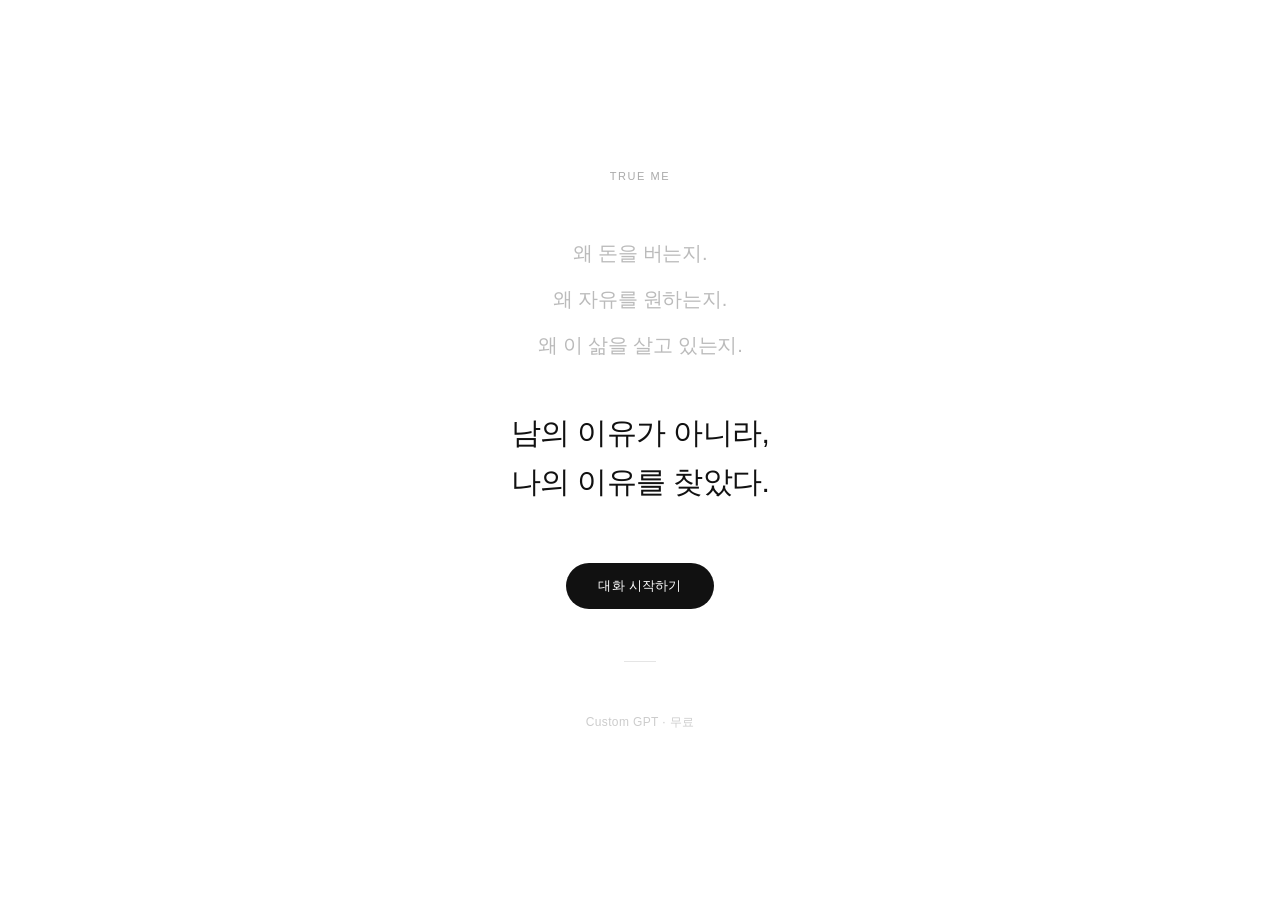
==== index.html @ 789b481b "Rename trueme.html to index.html" ====
<!DOCTYPE html>
<html lang="ko">
<head>
  <meta charset="UTF-8" />
  <meta name="viewport" content="width=device-width, initial-scale=1.0" />
  <title>TRUE ME</title>
  <style>
    * { margin: 0; padding: 0; box-sizing: border-box; }

    body {
      background: #ffffff;
      font-family: -apple-system, BlinkMacSystemFont, "Helvetica Neue", sans-serif;
      min-height: 100vh;
      display: flex;
      flex-direction: column;
      align-items: center;
      justify-content: center;
      padding: 80px 40px;
    }

    .eyebrow {
      font-size: 11px;
      letter-spacing: 0.14em;
      color: #aaaaaa;
      text-transform: uppercase;
      margin-bottom: 48px;
    }

    .questions {
      font-size: 20px;
      font-weight: 400;
      color: #bbbbbb;
      text-align: center;
      line-height: 2.3;
      margin-bottom: 40px;
      letter-spacing: -0.01em;
    }

    .answer {
      font-size: 30px;
      font-weight: 500;
      color: #111111;
      text-align: center;
      line-height: 1.65;
      letter-spacing: -0.02em;
      margin-bottom: 56px;
    }

    .cta {
      display: inline-block;
      background: #111111;
      color: #ffffff;
      font-size: 13px;
      font-weight: 500;
      padding: 14px 32px;
      border-radius: 100px;
      text-decoration: none;
      letter-spacing: 0.02em;
      transition: opacity 0.2s;
    }

    .cta:hover { opacity: 0.75; }

    .divider {
      width: 32px;
      height: 1px;
      background: #e5e5e5;
      margin: 52px auto;
    }

    .tagline {
      font-size: 12px;
      color: #cccccc;
      text-align: center;
      letter-spacing: 0.03em;
    }

    @media (prefers-color-scheme: dark) {
      body { background: #0f0f0f; }
      .questions { color: #555555; }
      .answer { color: #f0f0f0; }
      .cta { background: #f0f0f0; color: #111111; }
      .divider { background: #222222; }
      .eyebrow, .tagline { color: #444444; }
    }

    @media (max-width: 480px) {
      .questions { font-size: 17px; }
      .answer { font-size: 24px; }
    }
  </style>
</head>
<body>
  <p class="eyebrow">True Me</p>
  <p class="questions">
    왜 돈을 버는지.<br>
    왜 자유를 원하는지.<br>
    왜 이 삶을 살고 있는지.
  </p>
  <p class="answer">
    남의 이유가 아니라,<br>나의 이유를 찾았다.
  </p>
  <a class="cta" href="https://chatgpt.com/g/g-6a3ba25c2268819186c818af46707445-true-me" target="_blank">대화 시작하기</a>
  <div class="divider"></div>
  <p class="tagline">Custom GPT · 무료</p>
</body>
</html>
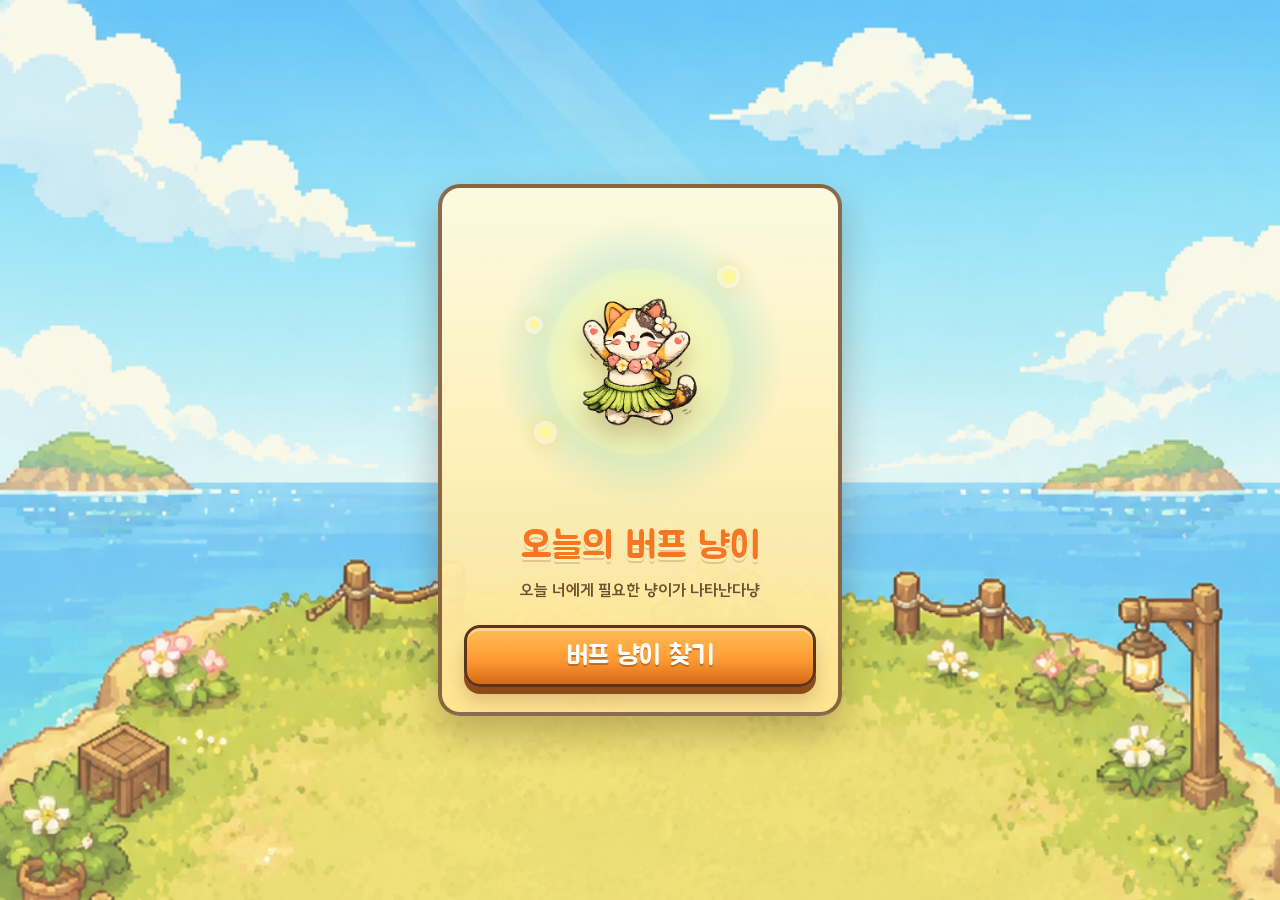
==== commit afb4c60f: "Deploy nyang buff cat page" ====
--- a/index.html
+++ b/index.html
@@ -1,107 +1,108 @@
-<!DOCTYPE html>
+<!doctype html>
 <html lang="ko">
-<head>
-  <meta charset="UTF-8" />
-  <meta name="viewport" content="width=device-width, initial-scale=1.0" />
-  <title>TRUE ME</title>
-  <style>
-    * { margin: 0; padding: 0; box-sizing: border-box; }
+  <head>
+    <meta charset="UTF-8" />
+    <meta name="viewport" content="width=device-width, initial-scale=1.0" />
+    <title>오늘의 버프 냥이</title>
+    <meta
+      name="description"
+      content="오늘 너에게 필요한 냥이가 나타난다냥"
+    />
+    <meta property="og:title" content="오늘의 버프 냥이" />
+    <meta
+      property="og:description"
+      content="오늘 너에게 필요한 냥이가 나타난다냥"
+    />
+    <meta property="og:image" content="assets/share/nyang-island-share.png" />
+    <link rel="preconnect" href="https://fonts.googleapis.com" />
+    <link rel="preconnect" href="https://fonts.gstatic.com" crossorigin />
+    <link
+      href="https://fonts.googleapis.com/css2?family=Jua&display=swap"
+      rel="stylesheet"
+    />
+    <link rel="stylesheet" href="style.css" />
+  </head>
+  <body>
+    <main class="app-shell">
+      <section class="screen is-active" id="start-screen" aria-labelledby="start-title">
+        <div class="hero-panel">
+          <div class="hero-preview" aria-hidden="true">
+            <div class="preview-glow"></div>
+            <img id="preview-cat" src="assets/cats/01_confidence.png" alt="" />
+            <span class="preview-spark spark-one"></span>
+            <span class="preview-spark spark-two"></span>
+            <span class="preview-spark spark-three"></span>
+          </div>
+          <h1 id="start-title">오늘의 버프 냥이</h1>
+          <p>오늘 너에게 필요한 냥이가 나타난다냥</p>
+          <button class="primary-button" type="button" id="start-button">
+            버프 냥이 찾기
+          </button>
+        </div>
+      </section>
 
-    body {
-      background: #ffffff;
-      font-family: -apple-system, BlinkMacSystemFont, "Helvetica Neue", sans-serif;
-      min-height: 100vh;
-      display: flex;
-      flex-direction: column;
-      align-items: center;
-      justify-content: center;
-      padding: 80px 40px;
-    }
+      <section class="screen" id="quiz-screen" aria-live="polite">
+        <div class="quiz-top">
+          <span id="step-label">1 / 4</span>
+          <div class="progress-track">
+            <span id="progress-bar"></span>
+          </div>
+        </div>
+        <div class="question-panel">
+          <p class="question-kicker">냥이 선택 중</p>
+          <h2 id="question-title"></h2>
+          <div class="option-list" id="option-list"></div>
+        </div>
+      </section>
 
-    .eyebrow {
-      font-size: 11px;
-      letter-spacing: 0.14em;
-      color: #aaaaaa;
-      text-transform: uppercase;
-      margin-bottom: 48px;
-    }
+      <section class="screen" id="loading-screen" aria-live="polite">
+        <div class="loading-panel">
+          <div class="paw-loader" aria-hidden="true">
+            <span></span>
+            <span></span>
+            <span></span>
+          </div>
+          <h2>냥이 오는 중</h2>
+        </div>
+      </section>
 
-    .questions {
-      font-size: 20px;
-      font-weight: 400;
-      color: #bbbbbb;
-      text-align: center;
-      line-height: 2.3;
-      margin-bottom: 40px;
-      letter-spacing: -0.01em;
-    }
+      <section class="screen" id="result-screen" aria-labelledby="result-title">
+        <div class="result-panel">
+          <p class="result-kicker">오늘의 냥이 도착</p>
+          <h2 id="result-title"></h2>
+          <div class="cat-stage">
+            <img id="result-image" alt="" />
+          </div>
+          <p class="result-message" id="result-message"></p>
+          <div class="result-actions">
+            <button class="secondary-button" type="button" id="retry-button">
+              다시 하기
+            </button>
+            <button class="primary-button" type="button" id="share-button">
+              공유하기
+            </button>
+          </div>
+          <p class="copy-status" id="copy-status" role="status"></p>
+        </div>
+      </section>
+    </main>
 
-    .answer {
-      font-size: 30px;
-      font-weight: 500;
-      color: #111111;
-      text-align: center;
-      line-height: 1.65;
-      letter-spacing: -0.02em;
-      margin-bottom: 56px;
-    }
+    <div class="share-modal" id="share-modal" aria-hidden="true">
+      <div class="share-backdrop" data-close-share></div>
+      <section class="share-sheet" role="dialog" aria-modal="true" aria-labelledby="share-title">
+        <button class="share-close" type="button" aria-label="닫기" data-close-share>×</button>
+        <div class="share-preview-card">
+          <img class="share-preview-image" id="share-preview-image" alt="" />
+          <p class="share-preview-result" id="share-result-text"></p>
+        </div>
+        <div class="share-actions">
+          <button class="kakao-button" type="button" id="kakao-button">카카오톡 공유</button>
+          <button class="secondary-button" type="button" id="copy-link-button">링크 복사</button>
+        </div>
+      </section>
+    </div>
+    <div class="toast" id="toast" role="status" aria-live="polite"></div>
 
-    .cta {
-      display: inline-block;
-      background: #111111;
-      color: #ffffff;
-      font-size: 13px;
-      font-weight: 500;
-      padding: 14px 32px;
-      border-radius: 100px;
-      text-decoration: none;
-      letter-spacing: 0.02em;
-      transition: opacity 0.2s;
-    }
-
-    .cta:hover { opacity: 0.75; }
-
-    .divider {
-      width: 32px;
-      height: 1px;
-      background: #e5e5e5;
-      margin: 52px auto;
-    }
-
-    .tagline {
-      font-size: 12px;
-      color: #cccccc;
-      text-align: center;
-      letter-spacing: 0.03em;
-    }
-
-    @media (prefers-color-scheme: dark) {
-      body { background: #0f0f0f; }
-      .questions { color: #555555; }
-      .answer { color: #f0f0f0; }
-      .cta { background: #f0f0f0; color: #111111; }
-      .divider { background: #222222; }
-      .eyebrow, .tagline { color: #444444; }
-    }
-
-    @media (max-width: 480px) {
-      .questions { font-size: 17px; }
-      .answer { font-size: 24px; }
-    }
-  </style>
-</head>
-<body>
-  <p class="eyebrow">True Me</p>
-  <p class="questions">
-    왜 돈을 버는지.<br>
-    왜 자유를 원하는지.<br>
-    왜 이 삶을 살고 있는지.
-  </p>
-  <p class="answer">
-    남의 이유가 아니라,<br>나의 이유를 찾았다.
-  </p>
-  <a class="cta" href="https://chatgpt.com/g/g-6a3ba25c2268819186c818af46707445-true-me" target="_blank">대화 시작하기</a>
-  <div class="divider"></div>
-  <p class="tagline">Custom GPT · 무료</p>
-</body>
+    <script src="script.js"></script>
+  </body>
 </html>
--- a/style.css
+++ b/style.css
@@ -0,0 +1,734 @@
+@font-face {
+  font-family: "SUITE";
+  src: url("assets/fonts/SUITE-Regular.ttf") format("truetype");
+  font-weight: 400;
+  font-style: normal;
+}
+
+@font-face {
+  font-family: "SUITE";
+  src: url("assets/fonts/SUITE-Bold.ttf") format("truetype");
+  font-weight: 700;
+  font-style: normal;
+}
+
+:root {
+  --ink: #3c2819;
+  --ink-soft: #6f5032;
+  --cream: #fff7d8;
+  --cream-strong: #ffeaa4;
+  --wood: #8f5b2d;
+  --wood-dark: #5c341b;
+  --orange: #ff9c35;
+  --orange-dark: #d66a17;
+  --mint: #4bc5a7;
+  --shadow: 0 18px 36px rgba(58, 36, 18, 0.28);
+}
+
+* {
+  box-sizing: border-box;
+}
+
+html,
+body {
+  min-height: 100%;
+  margin: 0;
+}
+
+body {
+  color: var(--ink);
+  font-family: "SUITE", system-ui, -apple-system, BlinkMacSystemFont, sans-serif;
+  background:
+    linear-gradient(rgba(255, 251, 218, 0.04), rgba(255, 243, 197, 0.16)),
+    url("assets/backgrounds/main-island.png") center top / cover no-repeat fixed;
+}
+
+button {
+  font: inherit;
+}
+
+.app-shell {
+  width: min(100%, 440px);
+  min-height: 100vh;
+  margin: 0 auto;
+  padding: 22px 18px;
+  display: flex;
+  align-items: center;
+  justify-content: center;
+}
+
+.screen {
+  display: none;
+  width: 100%;
+}
+
+.screen.is-active {
+  display: block;
+}
+
+.hero-panel,
+.question-panel,
+.loading-panel,
+.result-panel {
+  position: relative;
+  overflow: hidden;
+  border: 4px solid rgba(92, 52, 27, 0.72);
+  border-radius: 22px;
+  background: linear-gradient(180deg, rgba(255, 251, 223, 0.96), rgba(255, 228, 145, 0.96));
+  box-shadow: var(--shadow);
+}
+
+.hero-panel {
+  padding: 24px 22px 25px;
+  text-align: center;
+}
+
+.hero-preview {
+  position: relative;
+  display: grid;
+  place-items: center;
+  width: min(82vw, 300px);
+  aspect-ratio: 1;
+  margin: 0 auto 16px;
+  border: 0;
+  border-radius: 0;
+  background:
+    radial-gradient(circle at 50% 50%, rgba(255, 244, 137, 0.74), rgba(99, 213, 207, 0.2) 48%, transparent 68%);
+  box-shadow:
+    none;
+}
+
+.preview-glow {
+  position: absolute;
+  width: 62%;
+  aspect-ratio: 1;
+  border-radius: 50%;
+  background: radial-gradient(circle, rgba(255, 255, 185, 0.92), rgba(255, 214, 86, 0));
+  animation: glowPulse 1.8s ease-in-out infinite;
+}
+
+#preview-cat {
+  position: relative;
+  z-index: 1;
+  width: 72%;
+  max-height: 78%;
+  object-fit: contain;
+  filter: drop-shadow(0 13px 12px rgba(70, 41, 22, 0.25));
+  animation: previewFloat 1.7s ease-in-out infinite;
+}
+
+#preview-cat.is-switching {
+  animation:
+    catSwap 0.32s ease-out,
+    previewFloat 1.7s ease-in-out infinite;
+}
+
+.preview-spark {
+  position: absolute;
+  z-index: 2;
+  width: 15px;
+  height: 15px;
+  border-radius: 50%;
+  background: #fff6a0;
+  box-shadow:
+    0 0 0 4px rgba(255, 255, 255, 0.48),
+    0 0 18px rgba(255, 191, 39, 0.82);
+  animation: sparkBlink 1.3s ease-in-out infinite;
+}
+
+.spark-one {
+  top: 19%;
+  right: 18%;
+}
+
+.spark-two {
+  bottom: 24%;
+  left: 16%;
+  animation-delay: 0.32s;
+}
+
+.spark-three {
+  top: 36%;
+  left: 13%;
+  width: 10px;
+  height: 10px;
+  animation-delay: 0.68s;
+}
+
+@keyframes previewFloat {
+  0%,
+  100% {
+    transform: translateY(0) scale(1);
+  }
+  50% {
+    transform: translateY(-8px) scale(1.025);
+  }
+}
+
+@keyframes catSwap {
+  from {
+    opacity: 0;
+    transform: translateY(14px) scale(0.88);
+  }
+  to {
+    opacity: 1;
+    transform: translateY(0) scale(1);
+  }
+}
+
+@keyframes glowPulse {
+  0%,
+  100% {
+    transform: scale(0.92);
+    opacity: 0.62;
+  }
+  50% {
+    transform: scale(1.08);
+    opacity: 0.95;
+  }
+}
+
+@keyframes sparkBlink {
+  0%,
+  100% {
+    opacity: 0.35;
+    transform: scale(0.82);
+  }
+  50% {
+    opacity: 1;
+    transform: scale(1.18);
+  }
+}
+
+h1,
+h2 {
+  margin: 0;
+  font-family: "Jua", "SUITE", sans-serif;
+  font-weight: 400;
+  letter-spacing: 0;
+}
+
+h1 {
+  color: #f77624;
+  font-size: 38px;
+  line-height: 1.02;
+  white-space: nowrap;
+  text-shadow:
+    0 3px 0 #fff0b8,
+    0 5px 0 rgba(116, 61, 24, 0.2);
+}
+
+.hero-panel p {
+  margin: 12px auto 22px;
+  max-width: 330px;
+  color: var(--ink-soft);
+  font-size: 16px;
+  font-weight: 700;
+  line-height: 1.55;
+  word-break: keep-all;
+  overflow-wrap: normal;
+}
+
+.hero-panel .primary-button {
+  min-height: 62px;
+  font-size: 27px;
+}
+
+.primary-button,
+.secondary-button,
+.option-button {
+  min-height: 54px;
+  border: 3px solid var(--wood-dark);
+  border-radius: 16px;
+  cursor: pointer;
+  font-family: "Jua", "SUITE", sans-serif;
+  letter-spacing: 0;
+  transition:
+    transform 0.12s ease,
+    filter 0.12s ease,
+    box-shadow 0.12s ease;
+  -webkit-tap-highlight-color: transparent;
+}
+
+.primary-button {
+  width: 100%;
+  color: #fffdf5;
+  font-size: 24px;
+  text-shadow: 0 2px 0 rgba(112, 58, 20, 0.42);
+  background: linear-gradient(#ffbd56, var(--orange) 55%, var(--orange-dark));
+  box-shadow:
+    inset 0 3px 0 rgba(255, 255, 255, 0.35),
+    0 7px 0 #8e4a1a,
+    0 14px 18px rgba(96, 56, 25, 0.22);
+}
+
+.secondary-button {
+  width: 100%;
+  color: var(--ink);
+  font-size: 22px;
+  background: linear-gradient(#fffaf0, #ffe8a7);
+  box-shadow:
+    inset 0 3px 0 rgba(255, 255, 255, 0.6),
+    0 6px 0 #9d6a34;
+}
+
+.primary-button:active,
+.secondary-button:active,
+.option-button:active {
+  transform: translateY(3px);
+  box-shadow: 0 4px 0 #8e4a1a;
+}
+
+.quiz-top {
+  display: grid;
+  grid-template-columns: auto 1fr;
+  align-items: center;
+  gap: 12px;
+  margin-bottom: 14px;
+  padding: 10px 12px;
+  border: 3px solid rgba(93, 53, 25, 0.74);
+  border-radius: 16px;
+  background: linear-gradient(180deg, rgba(255, 249, 219, 0.94), rgba(255, 222, 137, 0.9));
+  box-shadow:
+    inset 0 2px 0 rgba(255, 255, 255, 0.65),
+    0 8px 0 rgba(108, 63, 27, 0.24),
+    0 13px 22px rgba(49, 64, 61, 0.16);
+}
+
+#step-label {
+  font-family: "Jua", "SUITE", sans-serif;
+  font-size: 21px;
+  color: #ffffff;
+  min-width: 56px;
+  padding: 5px 9px 4px;
+  border: 2px solid rgba(92, 52, 27, 0.55);
+  border-radius: 999px;
+  text-align: center;
+  text-shadow: 0 2px 0 rgba(86, 49, 23, 0.38);
+  background: linear-gradient(#56d0c1, #1595a8);
+}
+
+.progress-track {
+  height: 18px;
+  overflow: hidden;
+  border: 3px solid rgba(92, 52, 27, 0.68);
+  border-radius: 999px;
+  background: rgba(255, 252, 231, 0.96);
+  box-shadow: inset 0 2px 5px rgba(89, 54, 24, 0.18);
+}
+
+#progress-bar {
+  display: block;
+  width: 25%;
+  height: 100%;
+  border-radius: 999px;
+  background: linear-gradient(90deg, #75d7b7, #ffe16f, #ff9a43);
+  transition: width 0.18s ease;
+}
+
+.question-panel {
+  padding: 18px 16px 18px;
+  border-width: 5px;
+  border-color: rgba(92, 52, 27, 0.78);
+  background:
+    linear-gradient(180deg, rgba(255, 251, 219, 0.96), rgba(255, 232, 157, 0.96));
+  box-shadow:
+    inset 0 3px 0 rgba(255, 255, 255, 0.55),
+    inset 0 -5px 0 rgba(170, 99, 36, 0.12),
+    0 18px 34px rgba(58, 36, 18, 0.26);
+}
+
+.question-panel::before {
+  content: "";
+  position: absolute;
+  inset: 10px;
+  pointer-events: none;
+  border: 2px dashed rgba(135, 83, 37, 0.22);
+  border-radius: 15px;
+}
+
+.question-panel::after {
+  content: "";
+  position: absolute;
+  top: 12px;
+  right: 16px;
+  width: 24px;
+  height: 18px;
+  opacity: 0.58;
+  background:
+    radial-gradient(circle at 50% 72%, #f48431 0 34%, transparent 36%),
+    radial-gradient(circle at 19% 27%, #f48431 0 18%, transparent 20%),
+    radial-gradient(circle at 49% 18%, #f48431 0 18%, transparent 20%),
+    radial-gradient(circle at 78% 27%, #f48431 0 18%, transparent 20%);
+  transform: rotate(14deg);
+}
+
+.question-kicker,
+.result-kicker {
+  margin: 0 0 8px;
+  color: #0f8e9d;
+  font-family: "Jua", "SUITE", sans-serif;
+  font-size: 17px;
+}
+
+#question-title {
+  position: relative;
+  z-index: 1;
+  min-height: 56px;
+  display: flex;
+  align-items: center;
+  color: #553018;
+  font-size: 33px;
+  line-height: 1.08;
+  padding-right: 26px;
+  text-shadow: 0 2px 0 rgba(255, 247, 196, 0.9);
+}
+
+.option-list {
+  position: relative;
+  z-index: 1;
+  display: grid;
+  gap: 13px;
+  margin-top: 16px;
+}
+
+.option-button {
+  position: relative;
+  overflow: hidden;
+  width: 100%;
+  min-height: 66px;
+  padding: 13px 16px 15px;
+  color: #4a260e;
+  font-size: 25px;
+  line-height: 1.05;
+  text-shadow: 0 2px 0 rgba(255, 246, 199, 0.95);
+  background:
+    linear-gradient(180deg, rgba(255, 255, 246, 0.98) 0%, rgba(255, 241, 171, 0.98) 48%, rgba(255, 207, 93, 0.98) 100%);
+  box-shadow:
+    inset 0 4px 0 rgba(255, 255, 255, 0.64),
+    inset 0 -5px 0 rgba(143, 83, 31, 0.2),
+    0 6px 0 #8c5123,
+    0 13px 18px rgba(76, 48, 26, 0.16);
+}
+
+.option-button::before {
+  content: "";
+  position: absolute;
+  inset: 0;
+  opacity: 0;
+  background: linear-gradient(180deg, rgba(255, 255, 255, 0.62), rgba(255, 184, 91, 0.24));
+  transition: opacity 0.14s ease;
+}
+
+.option-button::after {
+  content: "";
+  position: absolute;
+  left: 15px;
+  top: 50%;
+  width: 10px;
+  height: 10px;
+  border-radius: 50%;
+  background: #ff9b37;
+  box-shadow:
+    0 0 0 4px rgba(255, 240, 174, 0.75),
+    0 0 12px rgba(255, 155, 55, 0.64);
+  transform: translateY(-50%);
+}
+
+.option-button {
+  padding-left: 34px;
+}
+
+.option-button:hover,
+.option-button:focus-visible {
+  filter: saturate(1.14) brightness(1.03);
+  outline: none;
+}
+
+.option-button:hover::before,
+.option-button:focus-visible::before {
+  opacity: 0.9;
+}
+
+.loading-panel {
+  padding: 36px 22px;
+  text-align: center;
+}
+
+.loading-panel h2 {
+  margin-top: 18px;
+  color: #563019;
+  font-size: 31px;
+}
+
+.paw-loader {
+  display: flex;
+  justify-content: center;
+  gap: 10px;
+}
+
+.paw-loader span {
+  width: 18px;
+  height: 18px;
+  border: 3px solid #8c4c22;
+  border-radius: 50%;
+  background: #ffaf45;
+  animation: bounce 0.8s ease-in-out infinite;
+}
+
+.paw-loader span:nth-child(2) {
+  animation-delay: 0.12s;
+}
+
+.paw-loader span:nth-child(3) {
+  animation-delay: 0.24s;
+}
+
+@keyframes bounce {
+  0%,
+  100% {
+    transform: translateY(0);
+  }
+  50% {
+    transform: translateY(-10px);
+  }
+}
+
+.result-panel {
+  padding: 18px 16px 16px;
+  text-align: center;
+  background: linear-gradient(180deg, rgba(255, 250, 226, 0.96), rgba(255, 232, 157, 0.96));
+}
+
+#result-title {
+  color: #f27622;
+  font-size: 32px;
+  line-height: 1.08;
+  word-break: keep-all;
+  text-shadow:
+    0 2px 0 #fff5be,
+    0 4px 0 rgba(122, 68, 27, 0.16);
+}
+
+.cat-stage {
+  display: grid;
+  place-items: center;
+  min-height: 250px;
+  margin: 10px auto 10px;
+  border: 0;
+  border-radius: 0;
+  background:
+    radial-gradient(circle at center, rgba(255, 239, 111, 0.62), rgba(98, 211, 203, 0.16) 48%, transparent 70%);
+  box-shadow: none;
+}
+
+.cat-stage img {
+  display: block;
+  width: min(88%, 320px);
+  max-height: 320px;
+  object-fit: contain;
+  filter: drop-shadow(0 13px 11px rgba(65, 39, 23, 0.26));
+  animation: popIn 0.28s ease-out both;
+}
+
+@keyframes popIn {
+  from {
+    opacity: 0;
+    transform: scale(0.82) translateY(12px);
+  }
+  to {
+    opacity: 1;
+    transform: scale(1) translateY(0);
+  }
+}
+
+.result-message {
+  min-height: 74px;
+  margin: 0;
+  padding: 12px 12px;
+  border: 3px solid rgba(92, 52, 27, 0.52);
+  border-radius: 16px;
+  color: #4b2a16;
+  font-family: "Jua", "SUITE", sans-serif;
+  font-size: 22px;
+  line-height: 1.22;
+  word-break: keep-all;
+  background: rgba(255, 253, 237, 0.92);
+  box-shadow:
+    inset 0 2px 0 rgba(255, 255, 255, 0.58),
+    0 5px 0 rgba(118, 72, 34, 0.2);
+}
+
+.result-actions {
+  display: grid;
+  grid-template-columns: 1fr 1fr;
+  gap: 10px;
+  margin-top: 13px;
+}
+
+.result-actions .primary-button,
+.result-actions .secondary-button {
+  min-height: 50px;
+  font-size: 20px;
+}
+
+.copy-status {
+  min-height: 20px;
+  margin: 10px 0 0;
+  color: #0f7e7f;
+  font-size: 14px;
+  font-weight: 700;
+}
+
+.share-modal {
+  position: fixed;
+  inset: 0;
+  z-index: 20;
+  display: none;
+  align-items: center;
+  justify-content: center;
+  padding: 20px;
+}
+
+.share-modal.is-open {
+  display: flex;
+}
+
+.share-backdrop {
+  position: absolute;
+  inset: 0;
+  background: rgba(39, 28, 18, 0.46);
+  backdrop-filter: blur(3px);
+}
+
+.share-sheet {
+  position: relative;
+  width: min(100%, 380px);
+  padding: 22px 18px 18px;
+  border: 4px solid rgba(92, 52, 27, 0.78);
+  border-radius: 22px;
+  color: var(--ink);
+  text-align: center;
+  background: linear-gradient(180deg, rgba(255, 252, 229, 0.98), rgba(255, 227, 148, 0.98));
+  box-shadow:
+    inset 0 3px 0 rgba(255, 255, 255, 0.58),
+    0 18px 36px rgba(35, 24, 14, 0.34);
+}
+
+.share-close {
+  position: absolute;
+  top: 8px;
+  right: 10px;
+  width: 34px;
+  height: 34px;
+  border: 3px solid rgba(92, 52, 27, 0.68);
+  border-radius: 50%;
+  color: #6b381a;
+  cursor: pointer;
+  font-family: "Jua", "SUITE", sans-serif;
+  font-size: 24px;
+  line-height: 1;
+  background: #fff8d5;
+}
+
+.share-preview-card {
+  padding: 14px 14px 16px;
+  border: 3px solid rgba(92, 52, 27, 0.5);
+  border-radius: 18px;
+  background: rgba(255, 253, 239, 0.94);
+  box-shadow:
+    inset 0 2px 0 rgba(255, 255, 255, 0.62),
+    0 6px 0 rgba(118, 72, 34, 0.16);
+}
+
+.share-preview-image {
+  display: block;
+  width: min(76%, 210px);
+  max-height: 210px;
+  object-fit: contain;
+  margin: 0 auto 10px;
+  filter: drop-shadow(0 10px 9px rgba(65, 39, 23, 0.22));
+}
+
+.share-preview-result {
+  margin: 0;
+  color: #4b2a16;
+  font-family: "Jua", "SUITE", sans-serif;
+  font-size: 22px;
+  line-height: 1.18;
+  word-break: keep-all;
+}
+
+.share-actions {
+  display: grid;
+  gap: 10px;
+  margin-top: 14px;
+}
+
+.kakao-button {
+  min-height: 52px;
+  border: 3px solid #4c3214;
+  border-radius: 16px;
+  color: #3b2610;
+  cursor: pointer;
+  font-family: "Jua", "SUITE", sans-serif;
+  font-size: 22px;
+  background: linear-gradient(#ffe96b, #ffd62f);
+  box-shadow:
+    inset 0 3px 0 rgba(255, 255, 255, 0.52),
+    0 6px 0 #8b6c10;
+}
+
+.toast {
+  position: fixed;
+  left: 50%;
+  bottom: 24px;
+  z-index: 30;
+  width: min(calc(100% - 40px), 340px);
+  padding: 13px 16px;
+  border: 3px solid rgba(92, 52, 27, 0.74);
+  border-radius: 18px;
+  color: #4b2a16;
+  font-family: "Jua", "SUITE", sans-serif;
+  font-size: 19px;
+  line-height: 1.22;
+  text-align: center;
+  background: linear-gradient(180deg, rgba(255, 252, 230, 0.98), rgba(255, 211, 108, 0.98));
+  box-shadow:
+    inset 0 2px 0 rgba(255, 255, 255, 0.62),
+    0 12px 24px rgba(45, 31, 18, 0.28);
+  opacity: 0;
+  pointer-events: none;
+  transform: translate(-50%, 14px);
+  transition:
+    opacity 0.18s ease,
+    transform 0.18s ease;
+}
+
+.toast.is-visible {
+  opacity: 1;
+  transform: translate(-50%, 0);
+}
+
+@media (max-width: 360px) {
+  .app-shell {
+    padding: 16px 12px;
+  }
+
+  h1 {
+    font-size: 34px;
+  }
+
+  #question-title {
+    min-height: 62px;
+    font-size: 28px;
+  }
+
+  .option-button {
+    font-size: 21px;
+  }
+
+  .result-message {
+    font-size: 22px;
+  }
+}
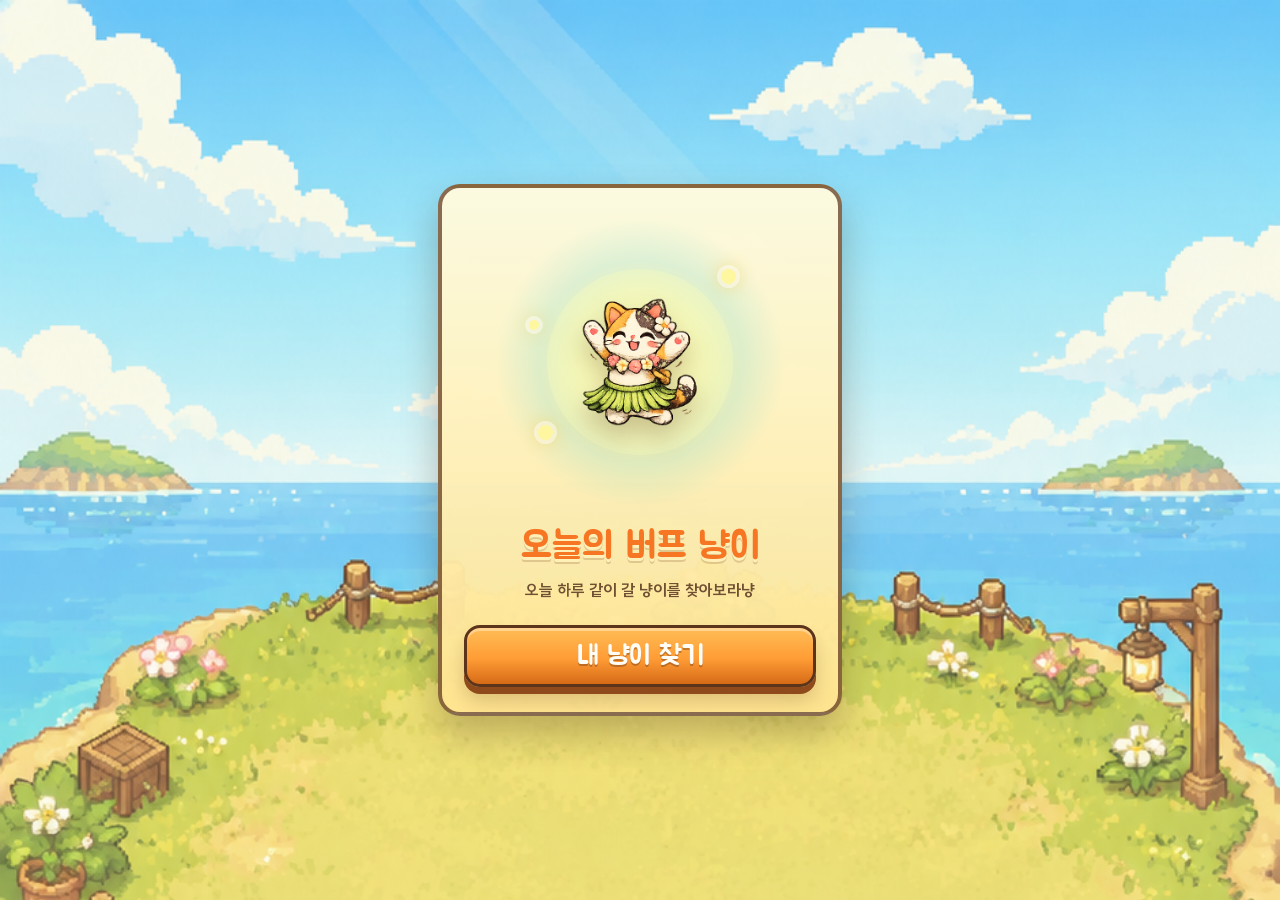
==== commit 0d841afd: "Strengthen cat test sharing hook" ====
--- a/index.html
+++ b/index.html
@@ -6,12 +6,12 @@
     <title>오늘의 버프 냥이</title>
     <meta
       name="description"
-      content="오늘 너에게 필요한 냥이가 나타난다냥"
+      content="오늘 하루 같이 갈 냥이를 찾아보라냥"
     />
     <meta property="og:title" content="오늘의 버프 냥이" />
     <meta
       property="og:description"
-      content="오늘 너에게 필요한 냥이가 나타난다냥"
+      content="오늘 하루 같이 갈 냥이를 찾아보라냥"
     />
     <meta property="og:image" content="assets/share/nyang-island-share.png" />
     <link rel="preconnect" href="https://fonts.googleapis.com" />
@@ -34,9 +34,9 @@
             <span class="preview-spark spark-three"></span>
           </div>
           <h1 id="start-title">오늘의 버프 냥이</h1>
-          <p>오늘 너에게 필요한 냥이가 나타난다냥</p>
+          <p>오늘 하루 같이 갈 냥이를 찾아보라냥</p>
           <button class="primary-button" type="button" id="start-button">
-            버프 냥이 찾기
+            내 냥이 찾기
           </button>
         </div>
       </section>
@@ -68,7 +68,7 @@
 
       <section class="screen" id="result-screen" aria-labelledby="result-title">
         <div class="result-panel">
-          <p class="result-kicker">오늘의 냥이 도착</p>
+          <p class="result-kicker">오늘 같이 갈 냥이</p>
           <h2 id="result-title"></h2>
           <div class="cat-stage">
             <img id="result-image" alt="" />
@@ -76,7 +76,7 @@
           <p class="result-message" id="result-message"></p>
           <div class="result-actions">
             <button class="secondary-button" type="button" id="retry-button">
-              다시 하기
+              다시 찾기
             </button>
             <button class="primary-button" type="button" id="share-button">
               공유하기
@@ -103,6 +103,7 @@
     </div>
     <div class="toast" id="toast" role="status" aria-live="polite"></div>
 
+    <script src="https://t1.kakaocdn.net/kakao_js_sdk/2.7.5/kakao.min.js"></script>
     <script src="script.js"></script>
   </body>
 </html>
